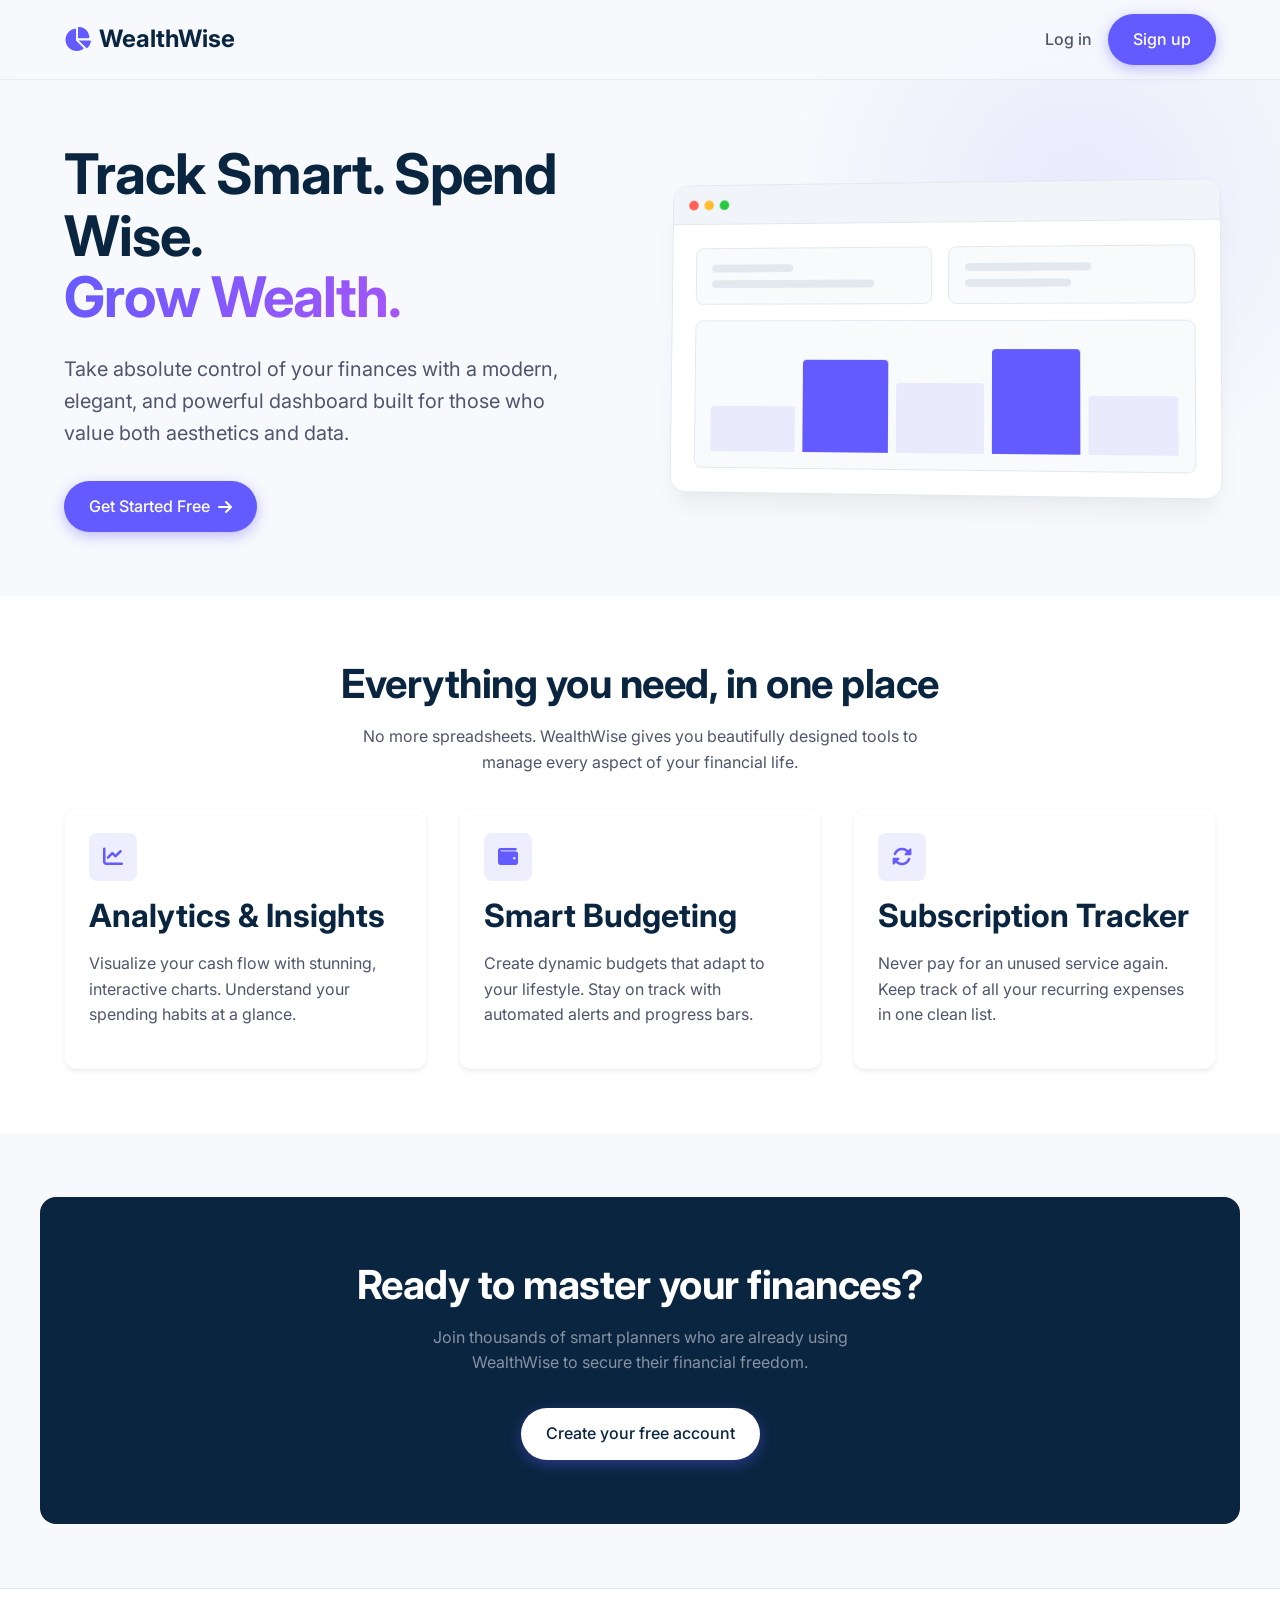
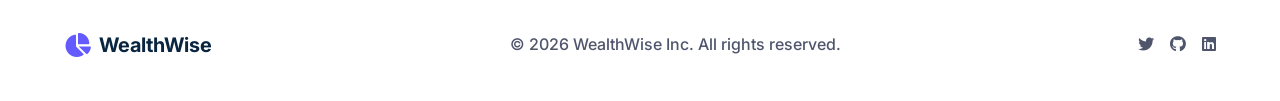
==== index.html @ 31c19ff9 "adding main landing page" ====
<!DOCTYPE html>
<html lang="en">
<head>
    <meta charset="UTF-8">
    <meta name="viewport" content="width=device-width, initial-scale=1.0">
    <meta name="description"
        content="WealthWise - Track Smart. Spend Wise. Grow Wealth. A modern personal finance dashboard.">
    <title>WealthWise - Personal Finance Dashboard</title>
    <link rel="preconnect" href="https://fonts.googleapis.com">
    <link rel="preconnect" href="https://fonts.gstatic.com" crossorigin>
    <link href="https://fonts.googleapis.com/css2?family=Inter:wght@300;400;500;600;700&display=swap" rel="stylesheet">
    <link rel="stylesheet" href="https://cdnjs.cloudflare.com/ajax/libs/font-awesome/6.4.0/css/all.min.css">
    <link rel="stylesheet" href="css/variables.css">
    <link rel="stylesheet" href="css/animations.css">
    <link rel="stylesheet" href="css/style.css">
    <link rel="stylesheet" href="css/components.css">
    <link rel="stylesheet" href="css/responsive.css">
    <style>
        .header {
            position: fixed;
            top: 0;
            left: 0;
            right: 0;
            height: var(--header-height);
            display: flex;
            align-items: center;
            background: rgba(247, 249, 252, 0.8);
            backdrop-filter: blur(12px);
            -webkit-backdrop-filter: blur(12px);
            border-bottom: 1px solid rgba(0, 0, 0, 0.05);
            z-index: 1000;
        }
        .logo {
            font-size: var(--font-size-xl);
            font-weight: 700;
            color: var(--color-secondary);
            display: flex;
            align-items: center;
            gap: var(--spacing-2);
        }
        .logo-icon {
            color: var(--color-primary);
        }
        .nav-links {
            display: flex;
            gap: var(--spacing-8);
            align-items: center;
        }
        .nav-link {
            font-weight: 500;
            color: var(--color-text-muted);
        }
        .nav-link:hover {
            color: var(--color-primary);
        }
        .hero {
            padding-top: calc(var(--header-height) + var(--spacing-16));
            padding-bottom: var(--spacing-16);
            overflow: hidden;
            position: relative;
        }
        .hero-background {
            position: absolute;
            top: -100px;
            right: -100px;
            width: 600px;
            height: 600px;
            background: radial-gradient(circle, rgba(99, 91, 255, 0.1) 0%, rgba(247, 249, 252, 0) 70%);
            border-radius: 50%;
            z-index: -1;
        }
        .hero-grid {
            display: grid;
            grid-template-columns: 1fr 1fr;
            gap: var(--spacing-12);
            align-items: center;
        }
        .hero-title {
            font-size: 3.5rem;
            line-height: 1.1;
            margin-bottom: var(--spacing-6);
        }
        .hero-subtitle {
            font-size: var(--font-size-lg);
            color: var(--color-text-muted);
            margin-bottom: var(--spacing-8);
            max-width: 500px;
        }
        .hero-actions {
            display: flex;
            gap: var(--spacing-4);
        }
        .dashboard-mockup {
            position: relative;
            z-index: 10;
        }
        .mockup-window {
            background: var(--color-bg-surface);
            border-radius: var(--radius-xl);
            box-shadow: var(--shadow-xl);
            border: 1px solid var(--color-border);
            overflow: hidden;
            transform: perspective(1000px) rotateY(-5deg) rotateX(2deg);
            transition: transform var(--transition-slow);
        }
        .mockup-window:hover {
            transform: perspective(1000px) rotateY(0deg) rotateX(0deg);
        }
        .mockup-header {
            height: 40px;
            background: #f1f5f9;
            border-bottom: 1px solid var(--color-border);
            display: flex;
            align-items: center;
            padding: 0 var(--spacing-4);
            gap: 6px;
        }
        .mockup-dot {
            width: 10px;
            height: 10px;
            border-radius: 50%;
        }
        .dot-red {
            background: #ff5f56;
        }
        .dot-yellow {
            background: #ffbd2e;
        }
        .dot-green {
            background: #27c93f;
        }
        .mockup-body {
            padding: var(--spacing-6);
            display: grid;
            gap: var(--spacing-4);
        }
        .mockup-card {
            background: #f8fafc;
            border-radius: var(--radius-md);
            padding: var(--spacing-4);
            border: 1px solid var(--color-border);
        }
        .mockup-bar {
            height: 8px;
            background: var(--color-border);
            border-radius: var(--radius-full);
            margin-bottom: 8px;
        }
        .features {
            background: #ffffff;
            padding: var(--spacing-16) 0;
        }
        .feature-icon-wrapper {
            width: 48px;
            height: 48px;
            border-radius: var(--radius-md);
            background: var(--color-primary-light);
            color: var(--color-primary);
            display: flex;
            align-items: center;
            justify-content: center;
            font-size: 1.25rem;
            margin-bottom: var(--spacing-4);
        }
        .cta-section {
            background: var(--color-secondary);
            color: white;
            padding: var(--spacing-16) 0;
            text-align: center;
            border-radius: var(--radius-xl);
            margin: var(--spacing-16) auto;
            max-width: 1200px;
            width: calc(100% - var(--spacing-8));
        }
        .cta-section h2 {
            color: white;
        }
        .footer {
            padding: var(--spacing-10) 0;
            border-top: 1px solid var(--color-border);
            background: white;
        }
        .footer-content {
            display: flex;
            justify-content: space-between;
            align-items: center;
        }
        @media (max-width: 768px) {
            .hero-grid {
                grid-template-columns: 1fr;
            }
            .hero-title {
                font-size: 2.5rem;
            }
            .mockup-window {
                transform: none;
            }
            .footer-content {
                flex-direction: column;
                gap: var(--spacing-4);
                text-align: center;
            }
        }
    </style>
</head>
<body>
    <header class="header">
        <div class="container flex items-center justify-between">
            <a href="index.html" class="logo">
                <i class="fa-solid fa-chart-pie logo-icon"></i>
                WealthWise
            </a>
            <div class="auth-buttons flex items-center gap-4">
                <a href="login.html" class="nav-link font-medium">Log in</a>
                <a href="signup.html" class="btn btn-primary shadow-sm">Sign up</a>
            </div>
        </div>
    </header>
    <section class="hero">
        <div class="hero-background"></div>
        <div class="container hero-grid">
            <div class="hero-content animate-slide-up">
                <h1 class="hero-title">
                    Track Smart. Spend Wise. <br><span class="text-gradient">Grow Wealth.</span>
                </h1>
                <p class="hero-subtitle">
                    Take absolute control of your finances with a modern, elegant, and powerful dashboard built for
                    those who value both aesthetics and data.
                </p>
                <div class="hero-actions">
                    <a href="signup.html" class="btn btn-primary">
                        Get Started Free <i class="fa-solid fa-arrow-right"></i>
                    </a>
                </div>
            </div>
            <div class="dashboard-mockup animate-slide-up delay-200">
                <div class="mockup-window">
                    <div class="mockup-header">
                        <div class="mockup-dot dot-red"></div>
                        <div class="mockup-dot dot-yellow"></div>
                        <div class="mockup-dot dot-green"></div>
                    </div>
                    <div class="mockup-body">
                        <div class="flex gap-4">
                            <div class="mockup-card" style="flex: 1;">
                                <div class="mockup-bar" style="width: 40%"></div>
                                <div class="mockup-bar" style="width: 80%; margin-bottom: 0;"></div>
                            </div>
                            <div class="mockup-card" style="flex: 1;">
                                <div class="mockup-bar" style="width: 60%"></div>
                                <div class="mockup-bar" style="width: 50%; margin-bottom: 0;"></div>
                            </div>
                        </div>
                        <div class="mockup-card" style="height: 150px; display: flex; align-items: flex-end; gap: 8px;">
                            <div
                                style="width: 100%; background: var(--color-primary-light); height: 40%; border-radius: 4px 4px 0 0;">
                            </div>
                            <div
                                style="width: 100%; background: var(--color-primary); height: 80%; border-radius: 4px 4px 0 0;">
                            </div>
                            <div
                                style="width: 100%; background: var(--color-primary-light); height: 60%; border-radius: 4px 4px 0 0;">
                            </div>
                            <div
                                style="width: 100%; background: var(--color-primary); height: 90%; border-radius: 4px 4px 0 0;">
                            </div>
                            <div
                                style="width: 100%; background: var(--color-primary-light); height: 50%; border-radius: 4px 4px 0 0;">
                            </div>
                        </div>
                    </div>
                </div>
            </div>
        </div>
    </section>
    <section id="features" class="features">
        <div class="container">
            <div class="text-center mb-8 animate-slide-up delay-100">
                <h2>Everything you need, in one place</h2>
                <p class="text-muted" style="max-width: 600px; margin: 0 auto;">No more spreadsheets. WealthWise gives
                    you beautifully designed tools to manage every aspect of your financial life.</p>
            </div>
            <div class="grid grid-cols-3 gap-8 mt-8">
                <div class="card animate-slide-up delay-200">
                    <div class="feature-icon-wrapper">
                        <i class="fa-solid fa-chart-line"></i>
                    </div>
                    <h3>Analytics & Insights</h3>
                    <p>Visualize your cash flow with stunning, interactive charts. Understand your spending habits at a
                        glance.</p>
                </div>
                <div class="card animate-slide-up delay-300">
                    <div class="feature-icon-wrapper">
                        <i class="fa-solid fa-wallet"></i>
                    </div>
                    <h3>Smart Budgeting</h3>
                    <p>Create dynamic budgets that adapt to your lifestyle. Stay on track with automated alerts and
                        progress bars.</p>
                </div>
                <div class="card animate-slide-up delay-400">
                    <div class="feature-icon-wrapper">
                        <i class="fa-solid fa-rotate"></i>
                    </div>
                    <h3>Subscription Tracker</h3>
                    <p>Never pay for an unused service again. Keep track of all your recurring expenses in one clean
                        list.</p>
                </div>
            </div>
        </div>
    </section>
    <section class="cta-section animate-slide-up">
        <div class="container">
            <h2 class="mb-4">Ready to master your finances?</h2>
            <p class="mb-8"
                style="max-width: 500px; margin-left: auto; margin-right: auto; color: var(--color-text-light);">Join
                thousands of smart planners who are already using WealthWise to secure their financial freedom.</p>
            <a href="signup.html" class="btn btn-primary" style="background: white; color: var(--color-secondary);">
                Create your free account
            </a>
        </div>
    </section>
    <footer class="footer">
        <div class="container footer-content">
            <div class="logo">
                <i class="fa-solid fa-chart-pie logo-icon"></i>
                <span style="font-size: 1.25rem;">WealthWise</span>
            </div>
            <div class="text-muted font-medium text-sm">
                &copy; 2026 WealthWise Inc. All rights reserved.
            </div>
            <div class="flex gap-4 text-muted">
                <a href="#" class="text-muted"><i class="fa-brands fa-twitter"></i></a>
                <a href="#" class="text-muted"><i class="fa-brands fa-github"></i></a>
                <a href="#" class="text-muted"><i class="fa-brands fa-linkedin"></i></a>
            </div>
        </div>
    </footer>
    <script src="js/helpers.js"></script>
    <script src="js/storage.js"></script>
    <script src="js/app.js"></script>
</body>
</html>
---- css/variables.css ----
:root {
    --color-primary: #635bff;
    --color-primary-hover: #4b44d6;
    --color-primary-light: rgba(99, 91, 255, 0.1);
    --color-secondary: #0a2540;
    --color-text-main: #1a1f36;
    --color-text-muted: #4f566b;
    --color-text-light: #8792a2;
    --color-bg-body: #f7f9fc;
    --color-bg-surface: #ffffff;
    --color-bg-surface-hover: #fcfcfd;
    --color-success: #00d924;
    --color-warning: #ffb400;
    --color-danger: #ff4242;
    --color-border: #e3e8ee;
    --font-family-sans: 'Inter', -apple-system, BlinkMacSystemFont, 'Segoe UI', Roboto, Helvetica, Arial, sans-serif;
    --font-size-xs: 0.75rem;
    --font-size-sm: 0.875rem;
    --font-size-base: 1rem;
    --font-size-md: 1.125rem;
    --font-size-lg: 1.25rem;
    --font-size-xl: 1.5rem;
    --font-size-2xl: 2rem;
    --font-size-3xl: 2.5rem;
    --font-size-4xl: 3rem;
    --radius-sm: 4px;
    --radius-md: 8px;
    --radius-lg: 12px;
    --radius-xl: 16px;
    --radius-full: 9999px;
    --shadow-sm: 0 1px 2px rgba(0, 0, 0, 0.05);
    --shadow-md: 0 4px 6px -1px rgba(0, 0, 0, 0.05), 0 2px 4px -1px rgba(0, 0, 0, 0.03);
    --shadow-lg: 0 10px 15px -3px rgba(0, 0, 0, 0.05), 0 4px 6px -2px rgba(0, 0, 0, 0.03);
    --shadow-xl: 0 20px 25px -5px rgba(0, 0, 0, 0.05), 0 10px 10px -5px rgba(0, 0, 0, 0.02);
    --shadow-hover: 0 15px 35px -5px rgba(0, 0, 0, 0.07);
    --shadow-glow: 0 0 20px rgba(99, 91, 255, 0.2);
    --glass-bg: rgba(255, 255, 255, 0.7);
    --glass-border: rgba(255, 255, 255, 0.2);
    --glass-blur: blur(12px);
    --transition-fast: 0.15s ease-in-out;
    --transition-normal: 0.3s ease-in-out;
    --transition-slow: 0.5s ease;
    --spacing-1: 0.25rem;
    --spacing-2: 0.5rem;
    --spacing-3: 0.75rem;
    --spacing-4: 1rem;
    --spacing-5: 1.25rem;
    --spacing-6: 1.5rem;
    --spacing-8: 2rem;
    --spacing-10: 2.5rem;
    --spacing-12: 3rem;
    --spacing-16: 4rem;
    --container-max-width: 1200px;
    --header-height: 80px;
}

[data-theme="dark"] {
    --color-bg-body: #0a0c10;
    --color-bg-surface: #12151c;
    --color-bg-surface-hover: #1a1e27;
    --color-text-main: #f0f6fc;
    --color-text-muted: #8b949e;
    --color-text-light: #6e7681;
    --color-border: #30363d;
    --color-secondary: #c9d1d9;
    --glass-bg: rgba(18, 21, 28, 0.8);
    --glass-border: rgba(48, 54, 61, 0.5);
    --shadow-sm: 0 1px 5px rgba(0, 0, 0, 0.5);
}

[data-theme="dark"] .calendar-header-day {
    background: #161b22;
}

[data-theme="dark"] .calendar-cell:hover {
    background: #1c2128;
}

[data-theme="dark"] .calendar-cell.muted {
    background: #0d1117;
}

[data-theme="dark"] .todo-item:hover {
    background: #1c2128;
}

[data-theme="dark"] .todo-checkbox {
    background: #12151c;
    border-color: #30363d;
}

[data-theme="dark"] .calendar-controls {
    background: #12151c;
}

[data-theme="dark"] .calendar-legend {
    background: #12151c;
}

[data-theme="dark"] .calendar-nav-btn {
    background: #12151c;
}
---- css/animations.css ----
@keyframes fadeIn {
    from {
        opacity: 0;
    }
    to {
        opacity: 1;
    }
}

@keyframes slideUp {
    from {
        opacity: 0;
        transform: translateY(20px);
    }
    to {
        opacity: 1;
        transform: translateY(0);
    }
}

@keyframes slideDown {
    from {
        opacity: 0;
        transform: translateY(-20px);
    }
    to {
        opacity: 1;
        transform: translateY(0);
    }
}

@keyframes float {
    0% {
        transform: translateY(0px);
    }
    50% {
        transform: translateY(-10px);
    }
    100% {
        transform: translateY(0px);
    }
}

@keyframes pulse-glow {
    0% {
        box-shadow: 0 0 0 0 rgba(99, 91, 255, 0.4);
    }
    70% {
        box-shadow: 0 0 0 10px rgba(99, 91, 255, 0);
    }
    100% {
        box-shadow: 0 0 0 0 rgba(99, 91, 255, 0);
    }
}

.animate-fade-in {
    animation: fadeIn 0.6s var(--transition-normal) forwards;
}

.animate-slide-up {
    animation: slideUp 0.6s var(--transition-normal) forwards;
}

.animate-float {
    animation: float 6s ease-in-out infinite;
}

.delay-100 {
    animation-delay: 0.1s;
}

.delay-200 {
    animation-delay: 0.2s;
}

.delay-300 {
    animation-delay: 0.3s;
}

.delay-400 {
    animation-delay: 0.4s;
}
---- css/style.css ----
* {
    margin: 0;
    padding: 0;
    box-sizing: border-box;
}

html {
    font-size: 16px;
    scroll-behavior: smooth;
}

body {
    font-family: var(--font-family-sans);
    background-color: var(--color-bg-body);
    color: var(--color-text-main);
    line-height: 1.6;
    -webkit-font-smoothing: antialiased;
    -moz-osx-font-smoothing: grayscale;
}

a {
    color: var(--color-primary);
    text-decoration: none;
    transition: color var(--transition-fast);
}

a:hover {
    color: var(--color-primary-hover);
}

ul {
    list-style: none;
}

img {
    max-width: 100%;
    height: auto;
    display: block;
}

h1,
h2,
h3,
h4,
h5,
h6 {
    color: var(--color-secondary);
    font-weight: 700;
    line-height: 1.2;
    margin-bottom: var(--spacing-4);
}

h1 {
    font-size: var(--font-size-4xl);
    letter-spacing: -1px;
}

h2 {
    font-size: var(--font-size-3xl);
    letter-spacing: -0.5px;
}

h3 {
    font-size: var(--font-size-2xl);
}

h4 {
    font-size: var(--font-size-xl);
}

h5 {
    font-size: var(--font-size-lg);
}

h6 {
    font-size: var(--font-size-md);
}

p {
    color: var(--color-text-muted);
    margin-bottom: var(--spacing-4);
}

.text-gradient {
    background: linear-gradient(135deg, var(--color-primary) 0%, #a855f7 100%);
    -webkit-background-clip: text;
    -webkit-text-fill-color: transparent;
    background-clip: text;
}

.text-center {
    text-align: center;
}

.text-muted {
    color: var(--color-text-muted);
}

.text-light {
    color: var(--color-text-light);
}

.font-bold {
    font-weight: 700;
}

.font-semibold {
    font-weight: 600;
}

.font-medium {
    font-weight: 500;
}

.container {
    width: 100%;
    max-width: var(--container-max-width);
    margin: 0 auto;
    padding: 0 var(--spacing-6);
}

.flex {
    display: flex;
}

.flex-col {
    display: flex;
    flex-direction: column;
}

.items-center {
    align-items: center;
}

.justify-between {
    justify-content: space-between;
}

.justify-center {
    justify-content: center;
}

.gap-2 {
    gap: var(--spacing-2);
}

.gap-4 {
    gap: var(--spacing-4);
}

.gap-6 {
    gap: var(--spacing-6);
}

.gap-8 {
    gap: var(--spacing-8);
}

.grid {
    display: grid;
}

.grid-cols-2 {
    grid-template-columns: repeat(2, 1fr);
}

.grid-cols-3 {
    grid-template-columns: repeat(3, 1fr);
}

.grid-cols-4 {
    grid-template-columns: repeat(4, 1fr);
}

.section {
    padding: var(--spacing-16) 0;
}

.py-16 {
    padding-top: var(--spacing-16);
    padding-bottom: var(--spacing-16);
}

.mt-8 {
    margin-top: var(--spacing-8);
}

.mb-8 {
    margin-bottom: var(--spacing-8);
}

::-webkit-scrollbar {
    width: 8px;
}

::-webkit-scrollbar-track {
    background: var(--color-bg-body);
}

::-webkit-scrollbar-thumb {
    background: var(--color-border);
    border-radius: var(--radius-full);
}

::-webkit-scrollbar-thumb:hover {
    background: var(--color-text-light);
}
---- css/components.css ----
.btn {
    display: inline-flex;
    align-items: center;
    justify-content: center;
    padding: var(--spacing-3) var(--spacing-6);
    border-radius: var(--radius-full);
    font-weight: 500;
    font-size: var(--font-size-base);
    cursor: pointer;
    transition: all var(--transition-fast);
    border: 1px solid transparent;
    gap: var(--spacing-2);
}

.btn:active {
    transform: translateY(1px);
}

.btn-primary {
    background-color: var(--color-primary);
    color: white;
    box-shadow: 0 4px 14px 0 rgba(99, 91, 255, 0.39);
}

.btn-primary:hover {
    background-color: var(--color-primary-hover);
    box-shadow: 0 6px 20px rgba(99, 91, 255, 0.23);
    transform: translateY(-2px);
    color: white;
}

.btn-secondary {
    background-color: var(--color-bg-surface);
    color: var(--color-secondary);
    border: 1px solid var(--color-border);
    box-shadow: var(--shadow-sm);
}

.btn-secondary:hover {
    background-color: var(--color-bg-body);
    border-color: var(--color-text-light);
    transform: translateY(-2px);
    box-shadow: var(--shadow-md);
}

.btn-glass {
    background: var(--glass-bg);
    backdrop-filter: var(--glass-blur);
    -webkit-backdrop-filter: var(--glass-blur);
    border: 1px solid var(--glass-border);
    color: var(--color-secondary);
}

.btn-glass:hover {
    background: rgba(255, 255, 255, 0.9);
}

.card {
    background: var(--color-bg-surface);
    border-radius: var(--radius-lg);
    padding: var(--spacing-6);
    box-shadow: var(--shadow-md);
    border: 1px solid rgba(0, 0, 0, 0.02);
    transition: all var(--transition-normal);
}

.card:hover {
    box-shadow: var(--shadow-hover);
    transform: translateY(-4px);
}

.card-glass {
    background: var(--glass-bg);
    backdrop-filter: var(--glass-blur);
    -webkit-backdrop-filter: var(--glass-blur);
    border: 1px solid var(--glass-border);
    box-shadow: var(--shadow-lg);
    border-radius: var(--radius-xl);
}

.form-group {
    margin-bottom: var(--spacing-4);
}

.form-label {
    display: block;
    font-size: var(--font-size-sm);
    font-weight: 500;
    color: var(--color-secondary);
    margin-bottom: var(--spacing-2);
}

.form-control {
    width: 100%;
    padding: var(--spacing-3) var(--spacing-4);
    font-size: var(--font-size-base);
    font-family: var(--font-family-sans);
    color: var(--color-text-main);
    background-color: var(--color-bg-surface);
    border: 1px solid var(--color-border);
    border-radius: var(--radius-md);
    transition: border-color var(--transition-fast), box-shadow var(--transition-fast);
}

.form-control:focus {
    outline: none;
    border-color: var(--color-primary);
    box-shadow: 0 0 0 3px var(--color-primary-light);
}

.modal-overlay {
    position: fixed;
    top: 0;
    left: 0;
    right: 0;
    bottom: 0;
    background: rgba(15, 23, 42, 0.4);
    backdrop-filter: blur(4px);
    -webkit-backdrop-filter: blur(4px);
    z-index: 9999;
    display: flex;
    align-items: center;
    justify-content: center;
    opacity: 0;
    visibility: hidden;
    transition: all var(--transition-normal);
}

.modal-overlay.active {
    opacity: 1;
    visibility: visible;
}

.modal {
    background: var(--color-bg-surface);
    border-radius: var(--radius-xl);
    box-shadow: var(--shadow-xl);
    width: 90%;
    max-width: 500px;
    padding: var(--spacing-8);
    position: relative;
    transform: translateY(20px) scale(0.95);
    transition: all var(--transition-normal);
    border: 1px solid var(--color-border);
}

.modal-overlay.active .modal {
    transform: translateY(0) scale(1);
}

.modal-header {
    display: flex;
    justify-content: space-between;
    align-items: center;
    margin-bottom: var(--spacing-6);
    padding-bottom: var(--spacing-4);
    border-bottom: 1px solid var(--color-border);
}

.modal-title {
    font-size: 1.25rem;
    font-weight: 600;
    color: var(--color-secondary);
    margin: 0;
}

.modal-close {
    background: none;
    border: none;
    font-size: 1.25rem;
    color: var(--color-text-light);
    cursor: pointer;
    transition: color var(--transition-fast);
    padding: 4px;
}

.modal-close:hover {
    color: var(--color-danger);
}

.todo-section-title {
    font-size: 14px;
    font-weight: 600;
    color: var(--color-secondary);
    margin-bottom: 12px;
    display: flex;
    align-items: center;
    gap: 8px;
}

.todo-list {
    display: flex;
    flex-direction: column;
    gap: 8px;
}

.todo-item {
    display: flex;
    align-items: center;
    padding: 12px 16px;
    background: var(--color-bg-surface);
    border-radius: var(--radius-md);
    border: 1px solid var(--color-border);
    transition: all var(--transition-fast);
    gap: 16px;
}

.todo-item:hover {
    box-shadow: var(--shadow-sm);
    border-color: #cbd5e1;
    background: #f8fafc;
}

.todo-checkbox {
    width: 22px;
    height: 22px;
    border-radius: 6px;
    border: 2px solid #cbd5e1;
    display: flex;
    align-items: center;
    justify-content: center;
    cursor: pointer;
    transition: all var(--transition-fast);
    background: white;
}

.todo-checkbox:hover {
    border-color: var(--color-primary);
}

.todo-checkbox.checked {
    background: var(--color-primary);
    border-color: var(--color-primary);
    color: white;
}

.todo-content {
    flex: 1;
    display: flex;
    flex-direction: column;
    justify-content: center;
}

.todo-title {
    font-weight: 500;
    color: var(--color-text-main);
    font-size: var(--font-size-sm);
    margin-bottom: 4px;
}

.todo-title.completed {
    text-decoration: line-through;
    color: var(--color-text-light);
}

.todo-meta {
    display: flex;
    align-items: center;
    gap: 12px;
    font-size: 12px;
    color: var(--color-text-muted);
    margin-bottom: 0px;
}

.todo-tag {
    padding: 2px 8px;
    border-radius: 12px;
    background: #f1f5f9;
    font-weight: 600;
    font-size: 11px;
    color: var(--color-text-muted);
}

.tag-urgent {
    background: rgba(255, 66, 66, 0.1);
    color: var(--color-danger);
}

.tag-bills {
    background: rgba(99, 91, 255, 0.1);
    color: var(--color-primary);
}

.todo-overdue {
    color: var(--color-danger);
    font-weight: 500;
}

.add-task-row {
    display: flex;
    gap: 12px;
    margin-bottom: 24px;
}

.add-task-input {
    flex: 1;
    border: 1px dashed var(--color-border);
    background: transparent;
}

.add-task-input:focus {
    border-style: solid;
}
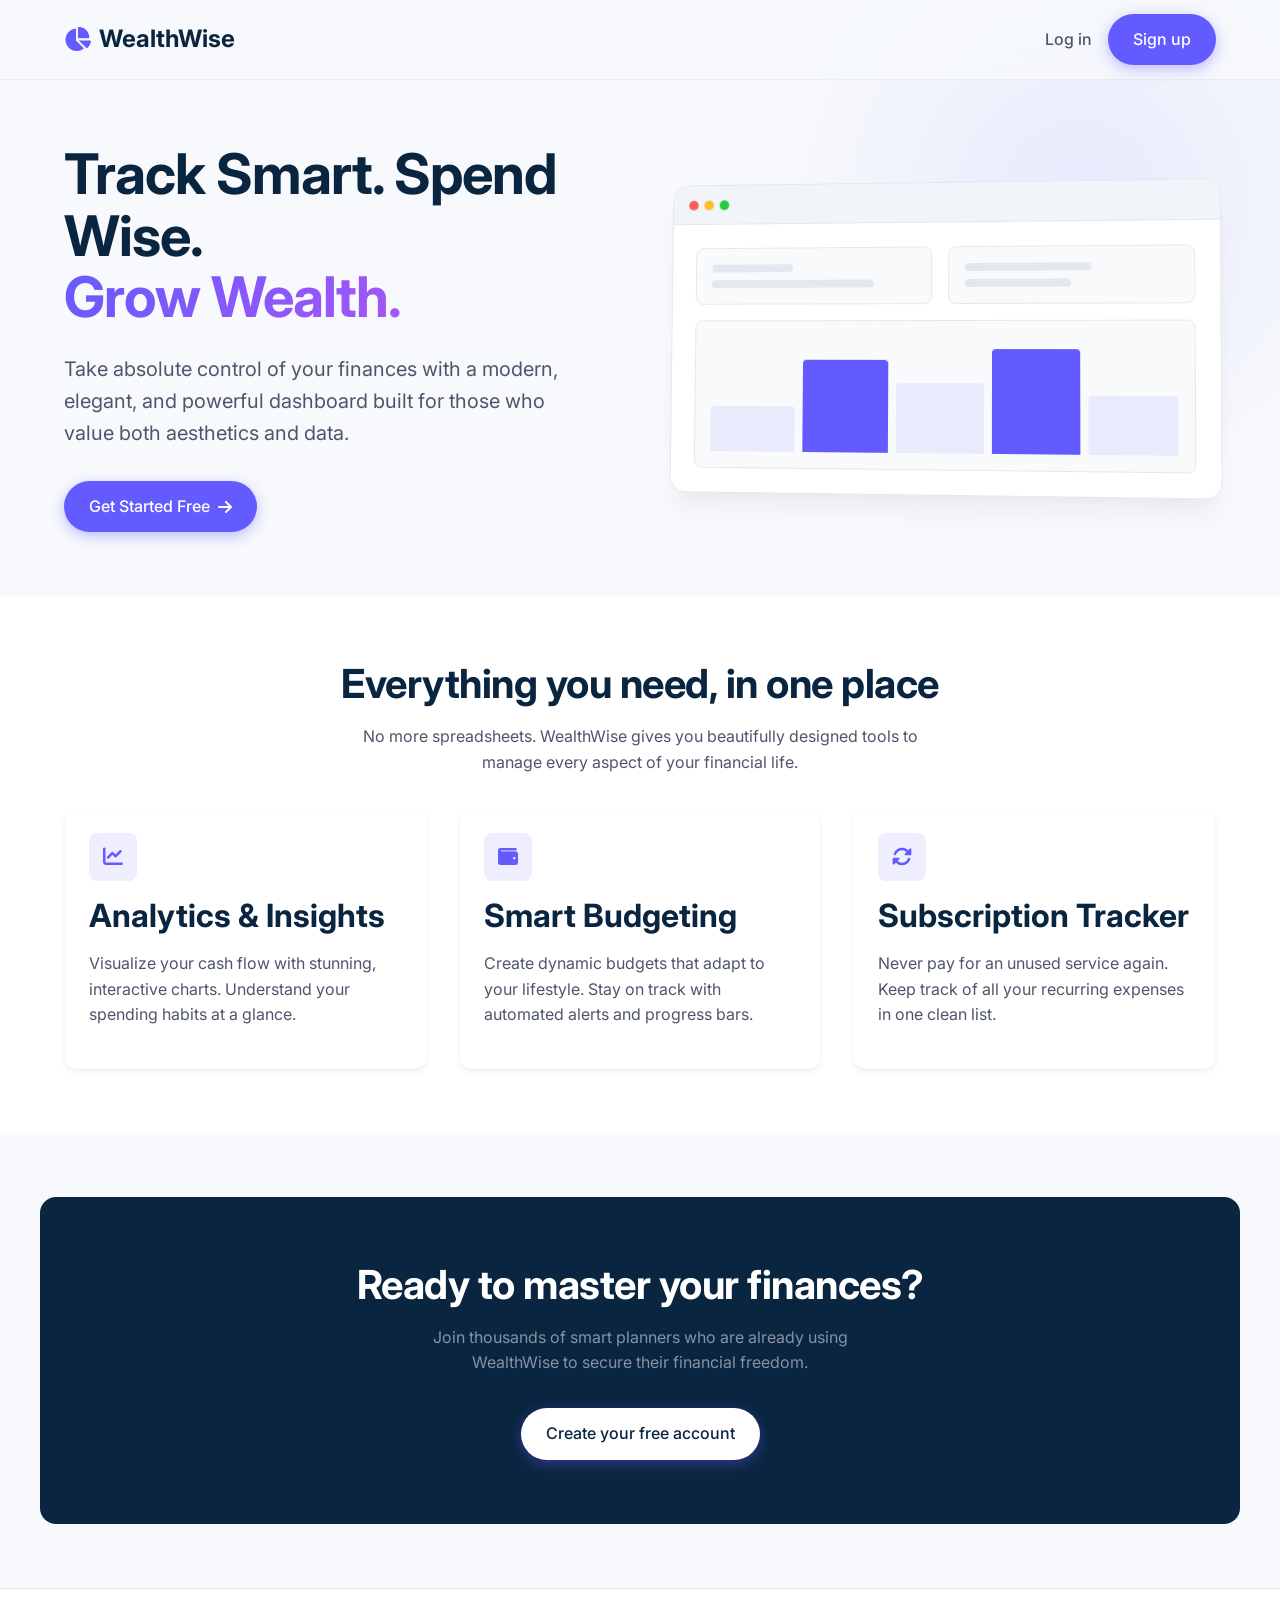
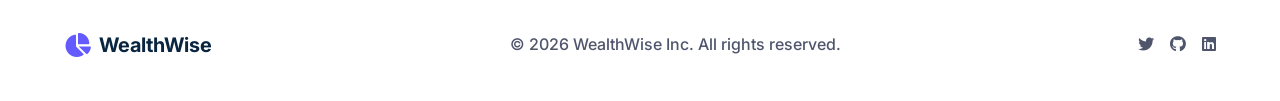
==== commit 30b86031: "separate CSS files and update README" ====
--- a/index.html
+++ b/index.html
@@ -15,193 +15,7 @@
     <link rel="stylesheet" href="css/style.css">
     <link rel="stylesheet" href="css/components.css">
     <link rel="stylesheet" href="css/responsive.css">
-    <style>
-        .header {
-            position: fixed;
-            top: 0;
-            left: 0;
-            right: 0;
-            height: var(--header-height);
-            display: flex;
-            align-items: center;
-            background: rgba(247, 249, 252, 0.8);
-            backdrop-filter: blur(12px);
-            -webkit-backdrop-filter: blur(12px);
-            border-bottom: 1px solid rgba(0, 0, 0, 0.05);
-            z-index: 1000;
-        }
-        .logo {
-            font-size: var(--font-size-xl);
-            font-weight: 700;
-            color: var(--color-secondary);
-            display: flex;
-            align-items: center;
-            gap: var(--spacing-2);
-        }
-        .logo-icon {
-            color: var(--color-primary);
-        }
-        .nav-links {
-            display: flex;
-            gap: var(--spacing-8);
-            align-items: center;
-        }
-        .nav-link {
-            font-weight: 500;
-            color: var(--color-text-muted);
-        }
-        .nav-link:hover {
-            color: var(--color-primary);
-        }
-        .hero {
-            padding-top: calc(var(--header-height) + var(--spacing-16));
-            padding-bottom: var(--spacing-16);
-            overflow: hidden;
-            position: relative;
-        }
-        .hero-background {
-            position: absolute;
-            top: -100px;
-            right: -100px;
-            width: 600px;
-            height: 600px;
-            background: radial-gradient(circle, rgba(99, 91, 255, 0.1) 0%, rgba(247, 249, 252, 0) 70%);
-            border-radius: 50%;
-            z-index: -1;
-        }
-        .hero-grid {
-            display: grid;
-            grid-template-columns: 1fr 1fr;
-            gap: var(--spacing-12);
-            align-items: center;
-        }
-        .hero-title {
-            font-size: 3.5rem;
-            line-height: 1.1;
-            margin-bottom: var(--spacing-6);
-        }
-        .hero-subtitle {
-            font-size: var(--font-size-lg);
-            color: var(--color-text-muted);
-            margin-bottom: var(--spacing-8);
-            max-width: 500px;
-        }
-        .hero-actions {
-            display: flex;
-            gap: var(--spacing-4);
-        }
-        .dashboard-mockup {
-            position: relative;
-            z-index: 10;
-        }
-        .mockup-window {
-            background: var(--color-bg-surface);
-            border-radius: var(--radius-xl);
-            box-shadow: var(--shadow-xl);
-            border: 1px solid var(--color-border);
-            overflow: hidden;
-            transform: perspective(1000px) rotateY(-5deg) rotateX(2deg);
-            transition: transform var(--transition-slow);
-        }
-        .mockup-window:hover {
-            transform: perspective(1000px) rotateY(0deg) rotateX(0deg);
-        }
-        .mockup-header {
-            height: 40px;
-            background: #f1f5f9;
-            border-bottom: 1px solid var(--color-border);
-            display: flex;
-            align-items: center;
-            padding: 0 var(--spacing-4);
-            gap: 6px;
-        }
-        .mockup-dot {
-            width: 10px;
-            height: 10px;
-            border-radius: 50%;
-        }
-        .dot-red {
-            background: #ff5f56;
-        }
-        .dot-yellow {
-            background: #ffbd2e;
-        }
-        .dot-green {
-            background: #27c93f;
-        }
-        .mockup-body {
-            padding: var(--spacing-6);
-            display: grid;
-            gap: var(--spacing-4);
-        }
-        .mockup-card {
-            background: #f8fafc;
-            border-radius: var(--radius-md);
-            padding: var(--spacing-4);
-            border: 1px solid var(--color-border);
-        }
-        .mockup-bar {
-            height: 8px;
-            background: var(--color-border);
-            border-radius: var(--radius-full);
-            margin-bottom: 8px;
-        }
-        .features {
-            background: #ffffff;
-            padding: var(--spacing-16) 0;
-        }
-        .feature-icon-wrapper {
-            width: 48px;
-            height: 48px;
-            border-radius: var(--radius-md);
-            background: var(--color-primary-light);
-            color: var(--color-primary);
-            display: flex;
-            align-items: center;
-            justify-content: center;
-            font-size: 1.25rem;
-            margin-bottom: var(--spacing-4);
-        }
-        .cta-section {
-            background: var(--color-secondary);
-            color: white;
-            padding: var(--spacing-16) 0;
-            text-align: center;
-            border-radius: var(--radius-xl);
-            margin: var(--spacing-16) auto;
-            max-width: 1200px;
-            width: calc(100% - var(--spacing-8));
-        }
-        .cta-section h2 {
-            color: white;
-        }
-        .footer {
-            padding: var(--spacing-10) 0;
-            border-top: 1px solid var(--color-border);
-            background: white;
-        }
-        .footer-content {
-            display: flex;
-            justify-content: space-between;
-            align-items: center;
-        }
-        @media (max-width: 768px) {
-            .hero-grid {
-                grid-template-columns: 1fr;
-            }
-            .hero-title {
-                font-size: 2.5rem;
-            }
-            .mockup-window {
-                transform: none;
-            }
-            .footer-content {
-                flex-direction: column;
-                gap: var(--spacing-4);
-                text-align: center;
-            }
-        }
-    </style>
+    <link rel="stylesheet" href="css/landing.css">
 </head>
 <body>
     <header class="header">
--- a/css/responsive.css
+++ b/css/responsive.css
@@ -0,0 +1,65 @@
+@media (max-width: 1024px) {
+    h1 {
+        font-size: var(--font-size-3xl);
+    }
+
+    h2 {
+        font-size: var(--font-size-2xl);
+    }
+
+    .grid-cols-4 {
+        grid-template-columns: repeat(2, 1fr);
+    }
+
+    .grid-cols-3 {
+        grid-template-columns: repeat(2, 1fr);
+    }
+
+    .section {
+        padding: var(--spacing-12) 0;
+    }
+}
+
+@media (max-width: 768px) {
+    h1 {
+        font-size: var(--font-size-2xl);
+    }
+
+    h2 {
+        font-size: var(--font-size-xl);
+    }
+
+    .grid-cols-3,
+    .grid-cols-2,
+    .grid-cols-4 {
+        grid-template-columns: 1fr;
+    }
+
+    .container {
+        padding: 0 var(--spacing-4);
+    }
+
+    .nav-links {
+        display: none;
+    }
+
+    .hero-content {
+        text-align: center;
+    }
+
+    .hero-actions {
+        justify-content: center;
+    }
+}
+
+@media (max-width: 480px) {
+    .btn {
+        width: 100%;
+        justify-content: center;
+        margin-bottom: var(--spacing-2);
+    }
+
+    .hero-actions {
+        flex-direction: column;
+    }
+}
--- a/css/landing.css
+++ b/css/landing.css
@@ -0,0 +1,221 @@
+.header {
+    position: fixed;
+    top: 0;
+    left: 0;
+    right: 0;
+    height: var(--header-height);
+    display: flex;
+    align-items: center;
+    background: rgba(247, 249, 252, 0.8);
+    backdrop-filter: blur(12px);
+    -webkit-backdrop-filter: blur(12px);
+    border-bottom: 1px solid rgba(0, 0, 0, 0.05);
+    z-index: 1000;
+}
+
+.logo {
+    font-size: var(--font-size-xl);
+    font-weight: 700;
+    color: var(--color-secondary);
+    display: flex;
+    align-items: center;
+    gap: var(--spacing-2);
+}
+
+.logo-icon {
+    color: var(--color-primary);
+}
+
+.nav-links {
+    display: flex;
+    gap: var(--spacing-8);
+    align-items: center;
+}
+
+.nav-link {
+    font-weight: 500;
+    color: var(--color-text-muted);
+}
+
+.nav-link:hover {
+    color: var(--color-primary);
+}
+
+.hero {
+    padding-top: calc(var(--header-height) + var(--spacing-16));
+    padding-bottom: var(--spacing-16);
+    overflow: hidden;
+    position: relative;
+}
+
+.hero-background {
+    position: absolute;
+    top: -100px;
+    right: -100px;
+    width: 600px;
+    height: 600px;
+    background: radial-gradient(
+        circle,
+        rgba(99, 91, 255, 0.1) 0%,
+        rgba(247, 249, 252, 0) 70%
+    );
+    border-radius: 50%;
+    z-index: -1;
+}
+
+.hero-grid {
+    display: grid;
+    grid-template-columns: 1fr 1fr;
+    gap: var(--spacing-12);
+    align-items: center;
+}
+
+.hero-title {
+    font-size: 3.5rem;
+    line-height: 1.1;
+    margin-bottom: var(--spacing-6);
+}
+
+.hero-subtitle {
+    font-size: var(--font-size-lg);
+    color: var(--color-text-muted);
+    margin-bottom: var(--spacing-8);
+    max-width: 500px;
+}
+
+.hero-actions {
+    display: flex;
+    gap: var(--spacing-4);
+}
+
+.dashboard-mockup {
+    position: relative;
+    z-index: 10;
+}
+
+.mockup-window {
+    background: var(--color-bg-surface);
+    border-radius: var(--radius-xl);
+    box-shadow: var(--shadow-xl);
+    border: 1px solid var(--color-border);
+    overflow: hidden;
+    transform: perspective(1000px) rotateY(-5deg) rotateX(2deg);
+    transition: transform var(--transition-slow);
+}
+
+.mockup-window:hover {
+    transform: perspective(1000px) rotateY(0deg) rotateX(0deg);
+}
+
+.mockup-header {
+    height: 40px;
+    background: #f1f5f9;
+    border-bottom: 1px solid var(--color-border);
+    display: flex;
+    align-items: center;
+    padding: 0 var(--spacing-4);
+    gap: 6px;
+}
+
+.mockup-dot {
+    width: 10px;
+    height: 10px;
+    border-radius: 50%;
+}
+
+.dot-red {
+    background: #ff5f56;
+}
+
+.dot-yellow {
+    background: #ffbd2e;
+}
+
+.dot-green {
+    background: #27c93f;
+}
+
+.mockup-body {
+    padding: var(--spacing-6);
+    display: grid;
+    gap: var(--spacing-4);
+}
+
+.mockup-card {
+    background: #f8fafc;
+    border-radius: var(--radius-md);
+    padding: var(--spacing-4);
+    border: 1px solid var(--color-border);
+}
+
+.mockup-bar {
+    height: 8px;
+    background: var(--color-border);
+    border-radius: var(--radius-full);
+    margin-bottom: 8px;
+}
+
+.features {
+    background: #ffffff;
+    padding: var(--spacing-16) 0;
+}
+
+.feature-icon-wrapper {
+    width: 48px;
+    height: 48px;
+    border-radius: var(--radius-md);
+    background: var(--color-primary-light);
+    color: var(--color-primary);
+    display: flex;
+    align-items: center;
+    justify-content: center;
+    font-size: 1.25rem;
+    margin-bottom: var(--spacing-4);
+}
+
+.cta-section {
+    background: var(--color-secondary);
+    color: white;
+    padding: var(--spacing-16) 0;
+    text-align: center;
+    border-radius: var(--radius-xl);
+    margin: var(--spacing-16) auto;
+    max-width: 1200px;
+    width: calc(100% - var(--spacing-8));
+}
+
+.cta-section h2 {
+    color: white;
+}
+
+.footer {
+    padding: var(--spacing-10) 0;
+    border-top: 1px solid var(--color-border);
+    background: white;
+}
+
+.footer-content {
+    display: flex;
+    justify-content: space-between;
+    align-items: center;
+}
+
+@media (max-width: 768px) {
+    .hero-grid {
+        grid-template-columns: 1fr;
+    }
+
+    .hero-title {
+        font-size: 2.5rem;
+    }
+
+    .mockup-window {
+        transform: none;
+    }
+
+    .footer-content {
+        flex-direction: column;
+        gap: var(--spacing-4);
+        text-align: center;
+    }
+}
